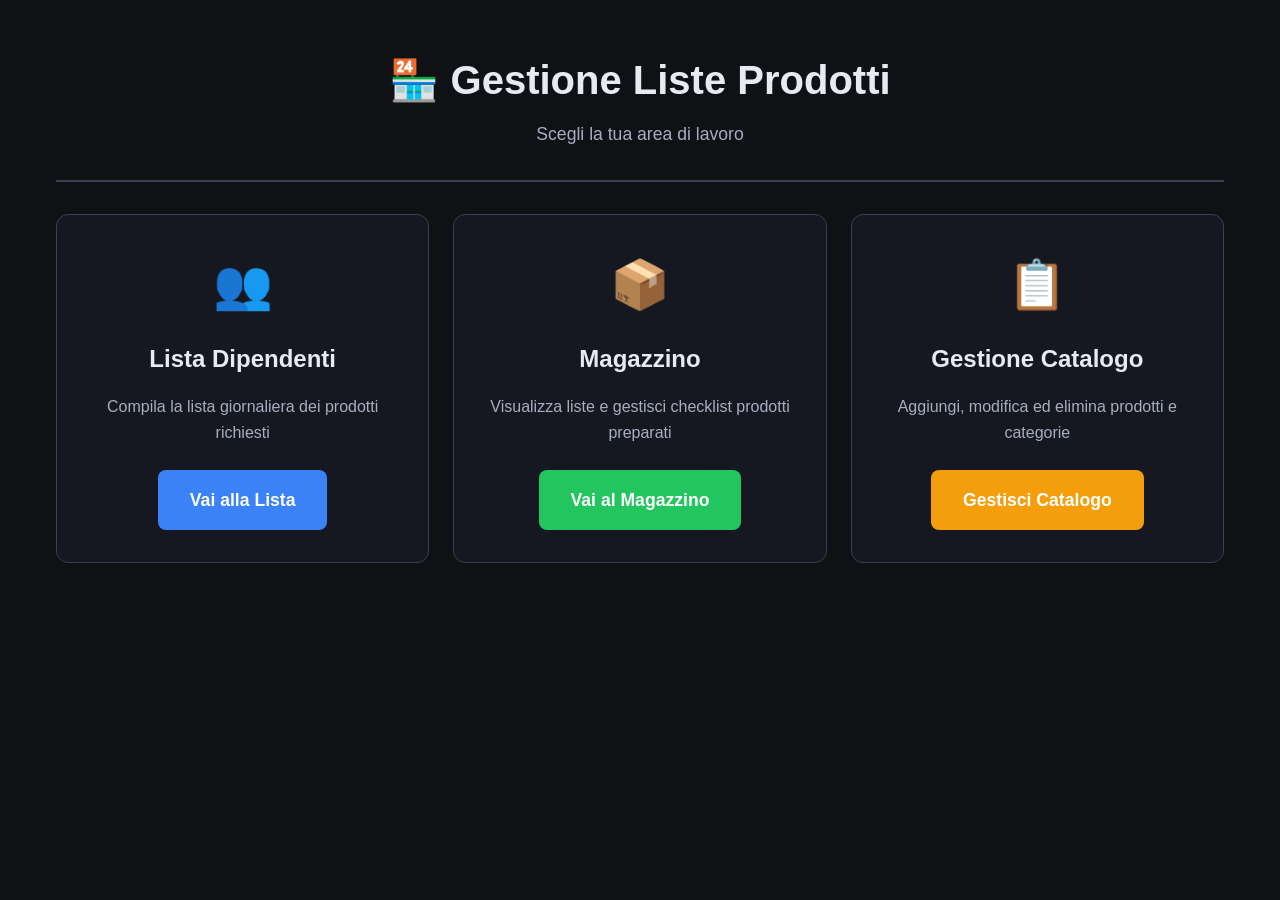
==== Lista/index.html @ 59e1ffd0 "Add files via upload" ====
<!DOCTYPE html>
<html lang="it">
<head>
    <meta charset="UTF-8">
    <meta name="viewport" content="width=device-width, initial-scale=1.0">
    <title>Gestione Liste Prodotti</title>
    <link rel="stylesheet" href="shared/styles.css">
</head>
<body>
    <div class="container">
        <header class="header">
            <h1>🏪 Gestione Liste Prodotti</h1>
            <p class="subtitle">Scegli la tua area di lavoro</p>
        </header>
        
        <main class="main-menu">
            <div class="menu-card">
                <div class="menu-icon">👥</div>
                <h2>Lista Dipendenti</h2>
                <p>Compila la lista giornaliera dei prodotti richiesti</p>
                <a href="lista/" class="btn btn-primary">Vai alla Lista</a>
            </div>
            
            <div class="menu-card">
                <div class="menu-icon">📦</div>
                <h2>Magazzino</h2>
                <p>Visualizza liste e gestisci checklist prodotti preparati</p>
                <a href="magazzino/" class="btn btn-success">Vai al Magazzino</a>
            </div>
            
            <div class="menu-card">
                <div class="menu-icon">📋</div>
                <h2>Gestione Catalogo</h2>
                <p>Aggiungi, modifica ed elimina prodotti e categorie</p>
                <a href="catalogo/" class="btn btn-warning">Gestisci Catalogo</a>
            </div>
        </main>
    </div>
</body>
</html>
---- Lista/shared/styles.css ----
:root {
  --bg-primary: #0f1115;
  --bg-secondary: #151821;
  --bg-tertiary: #1f2937;
  --text-primary: #e7eaf0;
  --text-secondary: #a7aec0;
  --text-muted: #6b7280;
  --accent-primary: #3b82f6;
  --accent-success: #22c55e;
  --accent-warning: #f59e0b;
  --accent-error: #ef4444;
  --border-color: #374151;
  --border-light: #4b5563;
}

* {
  margin: 0;
  padding: 0;
  box-sizing: border-box;
}

body {
  font-family: -apple-system, BlinkMacSystemFont, 'Segoe UI', Roboto, sans-serif;
  background-color: var(--bg-primary);
  color: var(--text-primary);
  line-height: 1.6;
  min-height: 100vh;
}

.container {
  max-width: 1200px;
  margin: 0 auto;
  padding: 1rem;
}

.header {
  text-align: center;
  padding: 2rem 0;
  margin-bottom: 2rem;
  border-bottom: 2px solid var(--border-color);
}

.header h1 {
  font-size: 2.5rem;
  margin-bottom: 0.5rem;
  color: var(--text-primary);
}

.subtitle {
  color: var(--text-secondary);
  font-size: 1.1rem;
}

.main-menu {
  display: grid;
  gap: 1.5rem;
  grid-template-columns: 1fr;
}

@media (min-width: 768px) {
  .main-menu {
    grid-template-columns: repeat(auto-fit, minmax(300px, 1fr));
  }
}

.menu-card {
  background: var(--bg-secondary);
  padding: 2rem;
  border-radius: 12px;
  text-align: center;
  border: 1px solid var(--border-color);
  transition: all 0.3s ease;
}

.menu-card:hover {
  transform: translateY(-2px);
  border-color: var(--border-light);
  box-shadow: 0 8px 25px rgba(0, 0, 0, 0.3);
}

.menu-icon {
  font-size: 3rem;
  margin-bottom: 1rem;
}

.menu-card h2 {
  margin-bottom: 1rem;
  color: var(--text-primary);
}

.menu-card p {
  color: var(--text-secondary);
  margin-bottom: 1.5rem;
}

.btn {
  display: inline-block;
  padding: 1rem 2rem;
  text-decoration: none;
  border-radius: 8px;
  font-weight: 600;
  font-size: 1.1rem;
  transition: all 0.3s ease;
  border: none;
  cursor: pointer;
  min-height: 48px;
  min-width: 120px;
  text-align: center;
}

.btn-primary {
  background: var(--accent-primary);
  color: white;
}

.btn-primary:hover {
  background: #2563eb;
  transform: translateY(-1px);
}

.btn-success {
  background: var(--accent-success);
  color: white;
}

.btn-success:hover {
  background: #16a34a;
  transform: translateY(-1px);
}

.btn-warning {
  background: var(--accent-warning);
  color: white;
}

.btn-warning:hover {
  background: #d97706;
  transform: translateY(-1px);
}

.btn-error {
  background: var(--accent-error);
  color: white;
}

.btn-error:hover {
  background: #dc2626;
  transform: translateY(-1px);
}

.btn-secondary {
  background: var(--bg-tertiary);
  color: var(--text-primary);
  border: 1px solid var(--border-color);
}

.btn-secondary:hover {
  background: var(--border-color);
  border-color: var(--border-light);
}

.sticky-header {
  position: sticky;
  top: 0;
  background: var(--bg-primary);
  z-index: 100;
  padding: 1rem;
  border-bottom: 2px solid var(--border-color);
  margin-bottom: 1rem;
}

.form-group {
  margin-bottom: 1.5rem;
}

.form-label {
  display: block;
  margin-bottom: 0.5rem;
  color: var(--text-primary);
  font-weight: 500;
}

.form-input, .form-select, .form-textarea {
  width: 100%;
  padding: 1rem;
  background: var(--bg-secondary);
  border: 1px solid var(--border-color);
  border-radius: 6px;
  color: var(--text-primary);
  font-size: 1rem;
  min-height: 48px;
}

.form-input:focus, .form-select:focus, .form-textarea:focus {
  outline: none;
  border-color: var(--accent-primary);
  box-shadow: 0 0 0 3px rgba(59, 130, 246, 0.1);
}

.form-textarea {
  resize: vertical;
  min-height: 120px;
}

.search-input {
  position: sticky;
  top: 80px;
  z-index: 99;
  background: var(--bg-primary);
  padding: 1rem;
  margin-bottom: 1rem;
}

.product-card {
  background: var(--bg-secondary);
  padding: 1.5rem;
  border-radius: 8px;
  border: 1px solid var(--border-color);
  margin-bottom: 1rem;
  transition: all 0.3s ease;
  position: relative;
  overflow: hidden;
}

.product-card:hover {
  transform: translateY(-2px);
  box-shadow: 0 8px 25px rgba(0, 0, 0, 0.15);
}

.product-header {
  display: flex;
  justify-content: space-between;
  align-items: flex-start;
}

.product-name {
  font-weight: 600;
  font-size: 1.1rem;
  margin-bottom: 0.5rem;
  color: var(--text-primary);
}

.product-category {
  padding: 0.25rem 0.75rem;
  border-radius: 20px;
  font-size: 0.875rem;
  font-weight: 500;
  display: inline-flex;
  align-items: center;
  gap: 0.25rem;
}

.product-actions {
  display: flex;
  gap: 0.5rem;
  align-items: flex-start;
}

.btn-icon {
  width: 40px;
  height: 40px;
  border-radius: 8px;
  border: none;
  cursor: pointer;
  display: flex;
  align-items: center;
  justify-content: center;
  font-size: 1.1rem;
  transition: all 0.2s ease;
  position: relative;
}

.btn-icon:hover {
  transform: translateY(-1px);
  box-shadow: 0 4px 12px rgba(0, 0, 0, 0.2);
}

.btn-edit {
  background: var(--accent-primary);
  color: white;
}

.btn-edit:hover {
  background: #2563eb;
}

.btn-delete {
  background: var(--accent-error);
  color: white;
}

.btn-delete:hover {
  background: #dc2626;
}

.btn-icon.btn-warning {
  background: var(--accent-warning);
  color: white;
}

.btn-icon.btn-warning:hover {
  background: #d97706;
}

.btn-icon.btn-success {
  background: var(--accent-success);
  color: white;
}

.btn-icon.btn-success:hover {
  background: #16a34a;
}

.category-section {
  position: relative;
  transition: all 0.3s ease;
}

.category-section:hover {
  transform: translateY(-1px);
  box-shadow: 0 4px 20px rgba(0, 0, 0, 0.1);
}

.category-header {
  display: flex;
  justify-content: space-between;
  align-items: center;
  margin-bottom: 1.5rem;
  padding-bottom: 1rem;
  border-bottom: 1px solid var(--border-color);
}

.category-title {
  display: flex;
  align-items: center;
  gap: 1rem;
}

.category-color-indicator {
  width: 4px;
  height: 24px;
  border-radius: 2px;
}

.product-count {
  background: var(--bg-tertiary);
  color: var(--text-secondary);
  padding: 0.25rem 0.75rem;
  border-radius: 12px;
  font-size: 0.875rem;
  font-weight: 500;
}

.category-actions {
  display: flex;
  gap: 0.5rem;
}

.products-grid {
  display: grid;
  gap: 1rem;
}

@media (min-width: 1024px) {
  .products-grid {
    grid-template-columns: repeat(2, 1fr);
  }
}

.category-item {
  transition: all 0.3s ease;
}

.category-item:hover {
  transform: translateY(-1px);
  box-shadow: 0 4px 15px rgba(0, 0, 0, 0.1);
}

.category-item-content {
  display: flex;
  justify-content: space-between;
  align-items: center;
}

.category-info {
  display: flex;
  align-items: center;
  gap: 0.75rem;
}

.category-color-dot {
  width: 16px;
  height: 16px;
  border-radius: 50%;
  box-shadow: 0 2px 4px rgba(0, 0, 0, 0.2);
}

.category-name {
  font-weight: 600;
  color: var(--text-primary);
}

.category-item-actions {
  display: flex;
  gap: 0.5rem;
}

.empty-state {
  text-align: center;
  padding: 4rem 2rem;
  color: var(--text-secondary);
}

.empty-icon {
  font-size: 4rem;
  margin-bottom: 1rem;
  opacity: 0.5;
}

.empty-state h3 {
  color: var(--text-primary);
  margin-bottom: 0.5rem;
}

.empty-state p {
  font-size: 0.95rem;
}

.important-badge {
  background: var(--accent-error);
  color: white;
  padding: 0.25rem 0.75rem;
  border-radius: 20px;
  font-size: 0.875rem;
  margin-left: 0.5rem;
  font-weight: 600;
  display: inline-flex;
  align-items: center;
  gap: 0.25rem;
}

.inactive-badge {
  background: var(--text-muted);
  color: white;
  padding: 0.25rem 0.75rem;
  border-radius: 20px;
  font-size: 0.875rem;
  margin-left: 0.5rem;
  font-weight: 600;
  display: inline-flex;
  align-items: center;
  gap: 0.25rem;
}

.quantity-controls {
  display: flex;
  align-items: center;
  gap: 0.5rem;
  margin-top: 1rem;
}

.qty-btn {
  width: 48px;
  height: 48px;
  border-radius: 50%;
  border: none;
  background: var(--accent-primary);
  color: white;
  font-size: 1.5rem;
  font-weight: bold;
  cursor: pointer;
  display: flex;
  align-items: center;
  justify-content: center;
}

.qty-btn:hover {
  background: #2563eb;
}

.qty-btn:disabled {
  background: var(--border-color);
  cursor: not-allowed;
}

.qty-input {
  width: 80px;
  text-align: center;
  padding: 0.75rem;
  background: var(--bg-tertiary);
  border: 1px solid var(--border-color);
  border-radius: 6px;
  color: var(--text-primary);
}

.notification-panel {
  position: sticky;
  top: 0;
  background: var(--bg-secondary);
  border: 2px solid var(--accent-warning);
  border-radius: 8px;
  padding: 1rem;
  margin-bottom: 2rem;
  z-index: 98;
}

.notification-header {
  display: flex;
  justify-content: space-between;
  align-items: center;
  margin-bottom: 1rem;
}

.notification-badge {
  background: var(--accent-error);
  color: white;
  padding: 0.25rem 0.75rem;
  border-radius: 20px;
  font-size: 0.875rem;
  font-weight: 600;
}

.notification-list {
  max-height: 300px;
  overflow-y: auto;
}

.notification-item {
  padding: 1rem;
  border-left: 4px solid;
  margin-bottom: 0.5rem;
  background: var(--bg-tertiary);
  border-radius: 4px;
  animation: slideIn 0.3s ease;
}

@keyframes slideIn {
  from {
    opacity: 0;
    transform: translateX(-20px);
  }
  to {
    opacity: 1;
    transform: translateX(0);
  }
}

.notification-added {
  border-color: var(--accent-success);
}

.notification-removed {
  border-color: var(--accent-error);
}

.notification-changed {
  border-color: var(--accent-warning);
}

.notification-item.read {
  opacity: 0.6;
}

.loading {
  text-align: center;
  padding: 2rem;
  color: var(--text-secondary);
}

.loading:before {
  content: "⏳";
  font-size: 2rem;
  display: block;
  margin-bottom: 1rem;
}

.error {
  background: rgba(239, 68, 68, 0.1);
  border: 1px solid var(--accent-error);
  border-radius: 6px;
  padding: 1rem;
  margin: 1rem 0;
  color: var(--accent-error);
}

.success {
  background: rgba(34, 197, 94, 0.1);
  border: 1px solid var(--accent-success);
  border-radius: 6px;
  padding: 1rem;
  margin: 1rem 0;
  color: var(--accent-success);
}

.grid {
  display: grid;
  gap: 1rem;
}

@media (min-width: 768px) {
  .grid-2 {
    grid-template-columns: repeat(2, 1fr);
  }
  .grid-3 {
    grid-template-columns: repeat(3, 1fr);
  }
}

.flex {
  display: flex;
  gap: 1rem;
  align-items: center;
}

.flex-wrap {
  flex-wrap: wrap;
}

.justify-between {
  justify-content: space-between;
}

.text-center {
  text-align: center;
}

.mb-0 { margin-bottom: 0; }
.mb-1 { margin-bottom: 0.5rem; }
.mb-2 { margin-bottom: 1rem; }
.mb-3 { margin-bottom: 1.5rem; }
.mb-4 { margin-bottom: 2rem; }

.mt-0 { margin-top: 0; }
.mt-1 { margin-top: 0.5rem; }
.mt-2 { margin-top: 1rem; }
.mt-3 { margin-top: 1.5rem; }
.mt-4 { margin-top: 2rem; }

.p-1 { padding: 0.5rem; }
.p-2 { padding: 1rem; }
.p-3 { padding: 1.5rem; }
.p-4 { padding: 2rem; }

.hidden {
  display: none;
}

.fade-in {
  animation: fadeIn 0.3s ease;
}

@keyframes fadeIn {
  from { opacity: 0; }
  to { opacity: 1; }
}
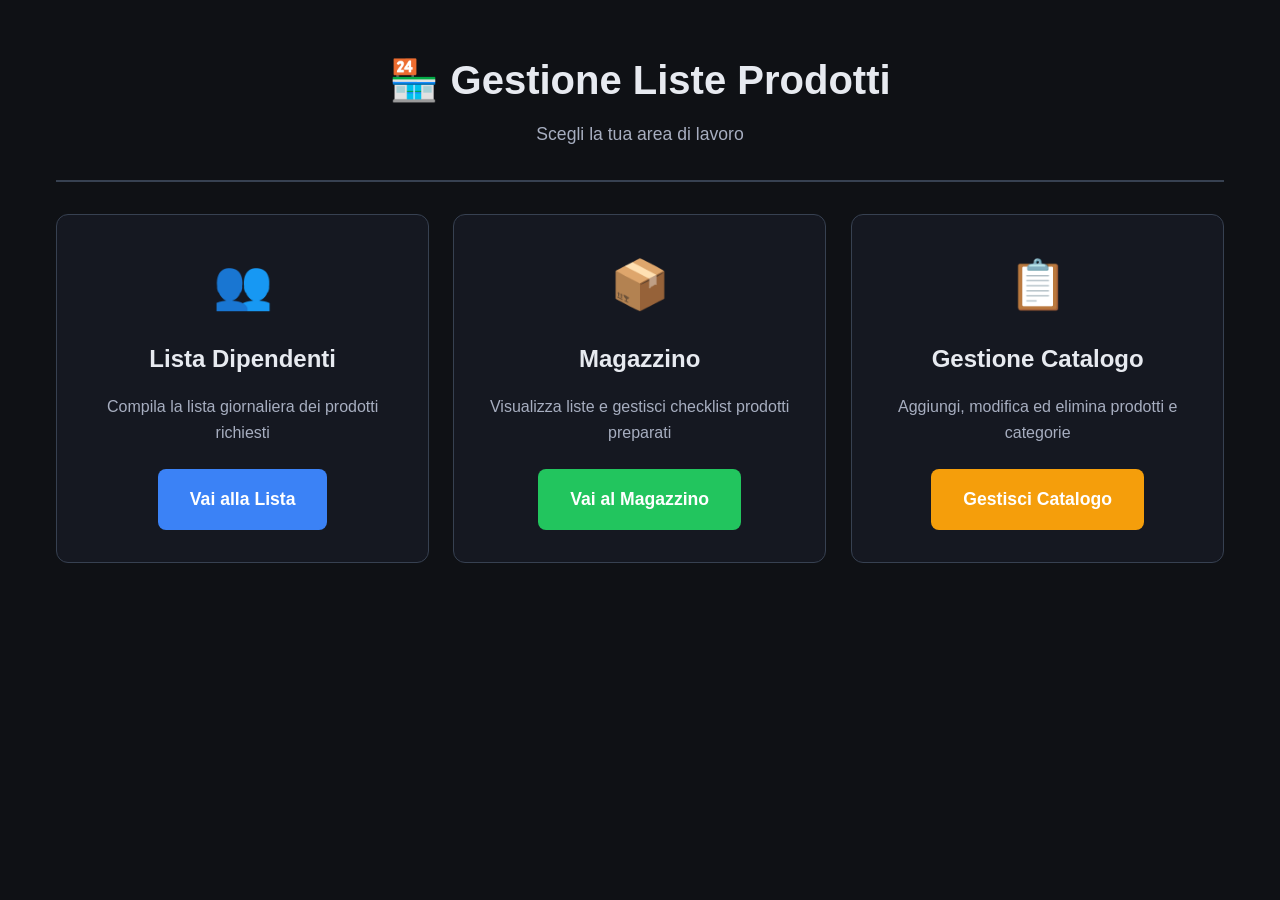
==== commit 7f3916ee: "Updated libro-nero.html" ====
--- a/Lista/index.html
+++ b/Lista/index.html
@@ -3,6 +3,10 @@
 <head>
     <meta charset="UTF-8">
     <meta name="viewport" content="width=device-width, initial-scale=1.0">
+    <meta name="apple-mobile-web-app-capable" content="yes">
+    <meta name="apple-mobile-web-app-status-bar-style" content="black-translucent">
+    <meta name="theme-color" content="#3b82f6">
+    <meta name="format-detection" content="telephone=no">
     <title>Gestione Liste Prodotti</title>
     <link rel="stylesheet" href="shared/styles.css">
 </head>
--- a/Lista/shared/styles.css
+++ b/Lista/shared/styles.css
@@ -11,12 +11,41 @@
   --accent-error: #ef4444;
   --border-color: #374151;
   --border-light: #4b5563;
+  
+  /* Mobile-first spacing */
+  --spacing-xs: 0.25rem;
+  --spacing-sm: 0.5rem;
+  --spacing-md: 1rem;
+  --spacing-lg: 1.5rem;
+  --spacing-xl: 2rem;
+  
+  /* Mobile-optimized sizes */
+  --touch-target: 44px;
+  --border-radius: 8px;
+  --border-radius-sm: 4px;
+  --border-radius-lg: 12px;
+  
+  /* Safe area insets for notched devices */
+  --safe-area-top: env(safe-area-inset-top, 0px);
+  --safe-area-bottom: env(safe-area-inset-bottom, 0px);
+  --safe-area-left: env(safe-area-inset-left, 0px);
+  --safe-area-right: env(safe-area-inset-right, 0px);
 }
 
 * {
   margin: 0;
   padding: 0;
   box-sizing: border-box;
+}
+
+html {
+  /* Prevent horizontal scroll */
+  overflow-x: hidden;
+  /* Improve text rendering */
+  -webkit-font-smoothing: antialiased;
+  -moz-osx-font-smoothing: grayscale;
+  /* Prevent zoom on input focus on iOS */
+  -webkit-text-size-adjust: 100%;
 }
 
 body {
@@ -25,35 +54,60 @@
   color: var(--text-primary);
   line-height: 1.6;
   min-height: 100vh;
+  min-height: 100dvh; /* Dynamic viewport height for mobile */
+  overflow-x: hidden;
+  /* Improve touch scrolling */
+  -webkit-overflow-scrolling: touch;
+  /* Prevent pull-to-refresh on mobile */
+  overscroll-behavior-y: contain;
+  /* Add safe area padding */
+  padding-top: var(--safe-area-top);
+  padding-bottom: var(--safe-area-bottom);
+  padding-left: var(--safe-area-left);
+  padding-right: var(--safe-area-right);
 }
 
 .container {
   max-width: 1200px;
   margin: 0 auto;
-  padding: 1rem;
+  padding: var(--spacing-md);
+  /* Prevent content overflow */
+  overflow-x: hidden;
+  word-wrap: break-word;
+  overflow-wrap: break-word;
+}
+
+/* Mobile-first responsive container */
+@media (max-width: 480px) {
+  .container {
+    padding: var(--spacing-sm);
+  }
 }
 
 .header {
   text-align: center;
-  padding: 2rem 0;
-  margin-bottom: 2rem;
+  padding: var(--spacing-xl) 0;
+  margin-bottom: var(--spacing-xl);
   border-bottom: 2px solid var(--border-color);
 }
 
 .header h1 {
-  font-size: 2.5rem;
-  margin-bottom: 0.5rem;
+  font-size: clamp(1.8rem, 5vw, 2.5rem);
+  margin-bottom: var(--spacing-sm);
   color: var(--text-primary);
+  word-wrap: break-word;
+  overflow-wrap: break-word;
+  hyphens: auto;
 }
 
 .subtitle {
   color: var(--text-secondary);
-  font-size: 1.1rem;
+  font-size: clamp(1rem, 3vw, 1.1rem);
 }
 
 .main-menu {
   display: grid;
-  gap: 1.5rem;
+  gap: var(--spacing-lg);
   grid-template-columns: 1fr;
 }
 
@@ -65,11 +119,19 @@
 
 .menu-card {
   background: var(--bg-secondary);
-  padding: 2rem;
-  border-radius: 12px;
+  padding: var(--spacing-xl);
+  border-radius: var(--border-radius-lg);
   text-align: center;
   border: 1px solid var(--border-color);
   transition: all 0.3s ease;
+  /* Prevent content overflow */
+  overflow: hidden;
+  word-wrap: break-word;
+  overflow-wrap: break-word;
+  hyphens: auto;
+  /* Improve touch interaction */
+  -webkit-tap-highlight-color: transparent;
+  touch-action: manipulation;
 }
 
 .menu-card:hover {
@@ -78,34 +140,90 @@
   box-shadow: 0 8px 25px rgba(0, 0, 0, 0.3);
 }
 
+/* Disable hover effects on touch devices */
+@media (hover: none) and (pointer: coarse) {
+  .menu-card:hover {
+    transform: none;
+    box-shadow: none;
+  }
+}
+
+@media (max-width: 480px) {
+  .menu-card {
+    padding: var(--spacing-lg);
+  }
+}
+
 .menu-icon {
-  font-size: 3rem;
-  margin-bottom: 1rem;
+  font-size: clamp(2.5rem, 8vw, 3rem);
+  margin-bottom: var(--spacing-md);
 }
 
 .menu-card h2 {
-  margin-bottom: 1rem;
+  margin-bottom: var(--spacing-md);
   color: var(--text-primary);
+  font-size: clamp(1.2rem, 4vw, 1.5rem);
+  word-wrap: break-word;
+  overflow-wrap: break-word;
+  hyphens: auto;
 }
 
 .menu-card p {
   color: var(--text-secondary);
-  margin-bottom: 1.5rem;
+  margin-bottom: var(--spacing-lg);
+  font-size: clamp(0.9rem, 3vw, 1rem);
+  word-wrap: break-word;
+  overflow-wrap: break-word;
+  hyphens: auto;
 }
 
 .btn {
-  display: inline-block;
-  padding: 1rem 2rem;
+  display: inline-flex;
+  align-items: center;
+  justify-content: center;
+  padding: var(--spacing-md) var(--spacing-xl);
   text-decoration: none;
-  border-radius: 8px;
+  border-radius: var(--border-radius);
   font-weight: 600;
-  font-size: 1.1rem;
+  font-size: clamp(0.9rem, 3vw, 1.1rem);
   transition: all 0.3s ease;
   border: none;
   cursor: pointer;
-  min-height: 48px;
+  min-height: var(--touch-target);
   min-width: 120px;
   text-align: center;
+  white-space: nowrap;
+  overflow: hidden;
+  text-overflow: ellipsis;
+  user-select: none;
+  /* Improve touch responsiveness */
+  -webkit-tap-highlight-color: transparent;
+  touch-action: manipulation;
+  /* Prevent text selection */
+  -webkit-user-select: none;
+  -moz-user-select: none;
+  -ms-user-select: none;
+}
+
+.btn:disabled {
+  opacity: 0.6;
+  cursor: not-allowed;
+  transform: none !important;
+}
+
+.btn:disabled:hover {
+  transform: none !important;
+}
+
+/* Mobile-specific button adjustments */
+@media (max-width: 480px) {
+  .btn {
+    padding: var(--spacing-sm) var(--spacing-lg);
+    font-size: 1rem;
+    width: 100%;
+    max-width: none;
+    min-height: 48px; /* Larger touch target for mobile */
+  }
 }
 
 .btn-primary {
@@ -159,36 +277,98 @@
   border-color: var(--border-light);
 }
 
+.btn-secondary.active {
+  background: var(--accent-primary);
+  color: white;
+  border-color: var(--accent-primary);
+}
+
+/* Disable hover effects on touch devices */
+@media (hover: none) and (pointer: coarse) {
+  .btn:hover {
+    transform: none;
+  }
+  
+  .btn:active {
+    transform: scale(0.98);
+  }
+}
+
 .sticky-header {
   position: sticky;
-  top: 0;
+  top: var(--safe-area-top);
   background: var(--bg-primary);
   z-index: 100;
-  padding: 1rem;
+  padding: var(--spacing-md);
   border-bottom: 2px solid var(--border-color);
-  margin-bottom: 1rem;
+  margin-bottom: var(--spacing-md);
+  /* Improve mobile performance */
+  -webkit-backdrop-filter: blur(10px);
+  backdrop-filter: blur(10px);
+  /* Prevent content overflow */
+  overflow-x: auto;
+  -webkit-overflow-scrolling: touch;
+}
+
+/* Mobile-optimized sticky header */
+@media (max-width: 480px) {
+  .sticky-header {
+    padding: var(--spacing-sm);
+  }
+  
+  .sticky-header .flex {
+    flex-direction: column;
+    gap: var(--spacing-sm);
+    align-items: stretch;
+  }
+  
+  .sticky-header .flex > div:first-child {
+    text-align: center;
+  }
+  
+  .sticky-header .flex > div:last-child {
+    display: flex;
+    flex-wrap: wrap;
+    gap: var(--spacing-sm);
+    justify-content: center;
+  }
+  
+  .sticky-header h1 {
+    font-size: 1.3rem;
+    margin-bottom: 0.25rem;
+  }
+  
+  .sticky-header p {
+    font-size: 0.9rem;
+  }
 }
 
 .form-group {
-  margin-bottom: 1.5rem;
+  margin-bottom: var(--spacing-lg);
 }
 
 .form-label {
   display: block;
-  margin-bottom: 0.5rem;
+  margin-bottom: var(--spacing-sm);
   color: var(--text-primary);
   font-weight: 500;
+  font-size: clamp(0.9rem, 3vw, 1rem);
 }
 
 .form-input, .form-select, .form-textarea {
   width: 100%;
-  padding: 1rem;
+  padding: var(--spacing-md);
   background: var(--bg-secondary);
   border: 1px solid var(--border-color);
-  border-radius: 6px;
+  border-radius: var(--border-radius);
   color: var(--text-primary);
-  font-size: 1rem;
-  min-height: 48px;
+  font-size: 16px; /* Prevent zoom on iOS */
+  min-height: var(--touch-target);
+  transition: border-color 0.2s ease, box-shadow 0.2s ease;
+  -webkit-appearance: none;
+  appearance: none;
+  /* Improve text input on mobile */
+  -webkit-text-size-adjust: 100%;
 }
 
 .form-input:focus, .form-select:focus, .form-textarea:focus {
@@ -197,69 +377,145 @@
   box-shadow: 0 0 0 3px rgba(59, 130, 246, 0.1);
 }
 
+.form-input:invalid, .form-select:invalid, .form-textarea:invalid {
+  border-color: var(--accent-error);
+  box-shadow: 0 0 0 3px rgba(239, 68, 68, 0.1);
+}
+
 .form-textarea {
   resize: vertical;
   min-height: 120px;
+  font-family: inherit;
 }
 
 .search-input {
   position: sticky;
-  top: 80px;
+  top: calc(80px + var(--safe-area-top));
   z-index: 99;
   background: var(--bg-primary);
-  padding: 1rem;
-  margin-bottom: 1rem;
+  padding: var(--spacing-md);
+  margin-bottom: var(--spacing-md);
+  border-radius: var(--border-radius);
+  /* Improve mobile performance */
+  -webkit-backdrop-filter: blur(10px);
+  backdrop-filter: blur(10px);
+  /* Prevent content overflow */
+  overflow-x: auto;
+  -webkit-overflow-scrolling: touch;
+}
+
+@media (max-width: 480px) {
+  .search-input {
+    top: calc(60px + var(--safe-area-top));
+    padding: var(--spacing-sm);
+  }
 }
 
 .product-card {
   background: var(--bg-secondary);
-  padding: 1.5rem;
-  border-radius: 8px;
+  padding: var(--spacing-lg);
+  border-radius: var(--border-radius);
   border: 1px solid var(--border-color);
-  margin-bottom: 1rem;
+  margin-bottom: var(--spacing-md);
   transition: all 0.3s ease;
   position: relative;
   overflow: hidden;
+  word-wrap: break-word;
+  overflow-wrap: break-word;
+  hyphens: auto;
+  /* Improve touch interaction */
+  -webkit-tap-highlight-color: transparent;
+  touch-action: manipulation;
 }
 
 .product-card:hover {
   transform: translateY(-2px);
   box-shadow: 0 8px 25px rgba(0, 0, 0, 0.15);
+}
+
+/* Disable hover effects on touch devices */
+@media (hover: none) and (pointer: coarse) {
+  .product-card:hover {
+    transform: none;
+    box-shadow: none;
+  }
+}
+
+@media (max-width: 480px) {
+  .product-card {
+    padding: var(--spacing-md);
+  }
 }
 
 .product-header {
   display: flex;
   justify-content: space-between;
   align-items: flex-start;
+  gap: var(--spacing-md);
+  flex-wrap: wrap;
+}
+
+@media (max-width: 480px) {
+  .product-header {
+    flex-direction: column;
+    align-items: stretch;
+    gap: var(--spacing-sm);
+  }
 }
 
 .product-name {
   font-weight: 600;
-  font-size: 1.1rem;
-  margin-bottom: 0.5rem;
+  font-size: clamp(1rem, 4vw, 1.1rem);
+  margin-bottom: var(--spacing-sm);
   color: var(--text-primary);
+  word-wrap: break-word;
+  overflow-wrap: break-word;
+  hyphens: auto;
+  line-height: 1.4;
+  /* Prevent text overflow */
+  max-width: 100%;
 }
 
 .product-category {
-  padding: 0.25rem 0.75rem;
+  padding: var(--spacing-xs) var(--spacing-sm);
   border-radius: 20px;
   font-size: 0.875rem;
   font-weight: 500;
   display: inline-flex;
   align-items: center;
-  gap: 0.25rem;
+  gap: var(--spacing-xs);
+  white-space: nowrap;
+  overflow: hidden;
+  text-overflow: ellipsis;
+  max-width: 150px;
+  flex-shrink: 0;
+}
+
+@media (max-width: 480px) {
+  .product-category {
+    max-width: 100%;
+    justify-content: center;
+  }
 }
 
 .product-actions {
   display: flex;
-  gap: 0.5rem;
+  gap: var(--spacing-sm);
   align-items: flex-start;
+  flex-wrap: wrap;
+}
+
+@media (max-width: 480px) {
+  .product-actions {
+    width: 100%;
+    justify-content: center;
+  }
 }
 
 .btn-icon {
-  width: 40px;
-  height: 40px;
-  border-radius: 8px;
+  width: var(--touch-target);
+  height: var(--touch-target);
+  border-radius: var(--border-radius);
   border: none;
   cursor: pointer;
   display: flex;
@@ -268,6 +524,10 @@
   font-size: 1.1rem;
   transition: all 0.2s ease;
   position: relative;
+  /* Improve touch responsiveness */
+  -webkit-tap-highlight-color: transparent;
+  touch-action: manipulation;
+  flex-shrink: 0;
 }
 
 .btn-icon:hover {
@@ -275,6 +535,18 @@
   box-shadow: 0 4px 12px rgba(0, 0, 0, 0.2);
 }
 
+/* Disable hover effects on touch devices */
+@media (hover: none) and (pointer: coarse) {
+  .btn-icon:hover {
+    transform: none;
+    box-shadow: none;
+  }
+  
+  .btn-icon:active {
+    transform: scale(0.95);
+  }
+}
+
 .btn-edit {
   background: var(--accent-primary);
   color: white;
@@ -314,54 +586,104 @@
 .category-section {
   position: relative;
   transition: all 0.3s ease;
+  margin-bottom: var(--spacing-xl);
+  /* Prevent content overflow */
+  overflow: hidden;
+  word-wrap: break-word;
+  overflow-wrap: break-word;
 }
 
 .category-section:hover {
   transform: translateY(-1px);
   box-shadow: 0 4px 20px rgba(0, 0, 0, 0.1);
+}
+
+/* Disable hover effects on touch devices */
+@media (hover: none) and (pointer: coarse) {
+  .category-section:hover {
+    transform: none;
+    box-shadow: none;
+  }
 }
 
 .category-header {
   display: flex;
   justify-content: space-between;
   align-items: center;
-  margin-bottom: 1.5rem;
-  padding-bottom: 1rem;
+  margin-bottom: var(--spacing-lg);
+  padding-bottom: var(--spacing-md);
   border-bottom: 1px solid var(--border-color);
+  gap: var(--spacing-md);
+  flex-wrap: wrap;
+}
+
+@media (max-width: 480px) {
+  .category-header {
+    flex-direction: column;
+    align-items: stretch;
+    gap: var(--spacing-sm);
+  }
 }
 
 .category-title {
   display: flex;
   align-items: center;
-  gap: 1rem;
+  gap: var(--spacing-md);
+  flex-wrap: wrap;
+  min-width: 0; /* Allow text to shrink */
+}
+
+@media (max-width: 480px) {
+  .category-title {
+    justify-content: center;
+    text-align: center;
+  }
 }
 
 .category-color-indicator {
   width: 4px;
   height: 24px;
   border-radius: 2px;
+  flex-shrink: 0;
 }
 
 .product-count {
   background: var(--bg-tertiary);
   color: var(--text-secondary);
-  padding: 0.25rem 0.75rem;
+  padding: var(--spacing-xs) var(--spacing-sm);
   border-radius: 12px;
   font-size: 0.875rem;
   font-weight: 500;
+  white-space: nowrap;
+  flex-shrink: 0;
 }
 
 .category-actions {
   display: flex;
-  gap: 0.5rem;
+  gap: var(--spacing-sm);
+  flex-wrap: wrap;
+  flex-shrink: 0;
+}
+
+@media (max-width: 480px) {
+  .category-actions {
+    justify-content: center;
+    width: 100%;
+  }
 }
 
 .products-grid {
   display: grid;
-  gap: 1rem;
-}
-
-@media (min-width: 1024px) {
+  gap: var(--spacing-md);
+}
+
+@media (min-width: 768px) {
+  .products-grid {
+    grid-template-columns: repeat(auto-fit, minmax(400px, 1fr));
+  }
+}
+
+@media (min-width: 1200px) {
   .products-grid {
     grid-template-columns: repeat(2, 1fr);
   }
@@ -369,23 +691,47 @@
 
 .category-item {
   transition: all 0.3s ease;
+  /* Prevent content overflow */
+  overflow: hidden;
+  word-wrap: break-word;
+  overflow-wrap: break-word;
 }
 
 .category-item:hover {
   transform: translateY(-1px);
   box-shadow: 0 4px 15px rgba(0, 0, 0, 0.1);
+}
+
+/* Disable hover effects on touch devices */
+@media (hover: none) and (pointer: coarse) {
+  .category-item:hover {
+    transform: none;
+    box-shadow: none;
+  }
 }
 
 .category-item-content {
   display: flex;
   justify-content: space-between;
   align-items: center;
+  gap: var(--spacing-md);
+  flex-wrap: wrap;
+}
+
+@media (max-width: 480px) {
+  .category-item-content {
+    flex-direction: column;
+    align-items: stretch;
+    gap: var(--spacing-sm);
+  }
 }
 
 .category-info {
   display: flex;
   align-items: center;
-  gap: 0.75rem;
+  gap: var(--spacing-sm);
+  min-width: 0;
+  flex: 1;
 }
 
 .category-color-dot {
@@ -393,75 +739,122 @@
   height: 16px;
   border-radius: 50%;
   box-shadow: 0 2px 4px rgba(0, 0, 0, 0.2);
+  flex-shrink: 0;
 }
 
 .category-name {
   font-weight: 600;
   color: var(--text-primary);
+  word-wrap: break-word;
+  overflow-wrap: break-word;
+  hyphens: auto;
+  min-width: 0; /* Allow text to shrink */
 }
 
 .category-item-actions {
   display: flex;
-  gap: 0.5rem;
+  gap: var(--spacing-sm);
+  flex-shrink: 0;
+}
+
+@media (max-width: 480px) {
+  .category-item-actions {
+    justify-content: center;
+    width: 100%;
+  }
 }
 
 .empty-state {
   text-align: center;
-  padding: 4rem 2rem;
+  padding: var(--spacing-xl) var(--spacing-xl);
   color: var(--text-secondary);
 }
 
 .empty-icon {
-  font-size: 4rem;
-  margin-bottom: 1rem;
+  font-size: clamp(3rem, 10vw, 4rem);
+  margin-bottom: var(--spacing-md);
   opacity: 0.5;
 }
 
 .empty-state h3 {
   color: var(--text-primary);
-  margin-bottom: 0.5rem;
+  margin-bottom: var(--spacing-sm);
+  font-size: clamp(1.2rem, 4vw, 1.5rem);
+  word-wrap: break-word;
+  overflow-wrap: break-word;
+  hyphens: auto;
 }
 
 .empty-state p {
-  font-size: 0.95rem;
+  font-size: clamp(0.9rem, 3vw, 0.95rem);
+  word-wrap: break-word;
+  overflow-wrap: break-word;
+  hyphens: auto;
 }
 
 .important-badge {
   background: var(--accent-error);
   color: white;
-  padding: 0.25rem 0.75rem;
+  padding: var(--spacing-xs) var(--spacing-sm);
   border-radius: 20px;
   font-size: 0.875rem;
-  margin-left: 0.5rem;
+  margin-left: var(--spacing-sm);
   font-weight: 600;
   display: inline-flex;
   align-items: center;
-  gap: 0.25rem;
+  gap: var(--spacing-xs);
+  white-space: nowrap;
+  flex-shrink: 0;
+}
+
+@media (max-width: 480px) {
+  .important-badge {
+    margin-left: 0;
+    margin-top: var(--spacing-xs);
+  }
 }
 
 .inactive-badge {
   background: var(--text-muted);
   color: white;
-  padding: 0.25rem 0.75rem;
+  padding: var(--spacing-xs) var(--spacing-sm);
   border-radius: 20px;
   font-size: 0.875rem;
-  margin-left: 0.5rem;
+  margin-left: var(--spacing-sm);
   font-weight: 600;
   display: inline-flex;
   align-items: center;
-  gap: 0.25rem;
+  gap: var(--spacing-xs);
+  white-space: nowrap;
+  flex-shrink: 0;
+}
+
+@media (max-width: 480px) {
+  .inactive-badge {
+    margin-left: 0;
+    margin-top: var(--spacing-xs);
+  }
 }
 
 .quantity-controls {
   display: flex;
   align-items: center;
-  gap: 0.5rem;
-  margin-top: 1rem;
+  gap: var(--spacing-sm);
+  margin-top: var(--spacing-md);
+  justify-content: center;
+  flex-wrap: wrap;
+}
+
+@media (max-width: 480px) {
+  .quantity-controls {
+    justify-content: center;
+    gap: var(--spacing-md);
+  }
 }
 
 .qty-btn {
-  width: 48px;
-  height: 48px;
+  width: var(--touch-target);
+  height: var(--touch-target);
   border-radius: 50%;
   border: none;
   background: var(--accent-primary);
@@ -472,66 +865,156 @@
   display: flex;
   align-items: center;
   justify-content: center;
+  transition: all 0.2s ease;
+  /* Improve touch responsiveness */
+  -webkit-tap-highlight-color: transparent;
+  touch-action: manipulation;
+  flex-shrink: 0;
 }
 
 .qty-btn:hover {
   background: #2563eb;
+  transform: scale(1.05);
 }
 
 .qty-btn:disabled {
   background: var(--border-color);
   cursor: not-allowed;
+  opacity: 0.5;
+}
+
+.qty-btn:disabled:hover {
+  background: var(--border-color);
+  transform: none;
+}
+
+/* Disable hover effects on touch devices */
+@media (hover: none) and (pointer: coarse) {
+  .qty-btn:hover {
+    transform: none;
+  }
+  
+  .qty-btn:active {
+    transform: scale(0.95);
+  }
 }
 
 .qty-input {
   width: 80px;
   text-align: center;
-  padding: 0.75rem;
+  padding: var(--spacing-sm);
   background: var(--bg-tertiary);
   border: 1px solid var(--border-color);
-  border-radius: 6px;
+  border-radius: var(--border-radius);
   color: var(--text-primary);
+  transition: border-color 0.2s ease;
+  font-size: 16px; /* Prevent zoom on iOS */
+  min-height: var(--touch-target);
+  flex-shrink: 0;
+}
+
+.qty-input:focus {
+  outline: none;
+  border-color: var(--accent-primary);
+  box-shadow: 0 0 0 2px rgba(59, 130, 246, 0.1);
+}
+
+.qty-input:invalid {
+  border-color: var(--accent-error);
 }
 
 .notification-panel {
   position: sticky;
-  top: 0;
+  top: calc(0px + var(--safe-area-top));
   background: var(--bg-secondary);
   border: 2px solid var(--accent-warning);
-  border-radius: 8px;
-  padding: 1rem;
-  margin-bottom: 2rem;
+  border-radius: var(--border-radius);
+  padding: var(--spacing-md);
+  margin-bottom: var(--spacing-xl);
   z-index: 98;
+  /* Improve mobile performance */
+  -webkit-backdrop-filter: blur(10px);
+  backdrop-filter: blur(10px);
+  /* Prevent content overflow */
+  overflow-x: auto;
+  -webkit-overflow-scrolling: touch;
+}
+
+@media (max-width: 480px) {
+  .notification-panel {
+    padding: var(--spacing-sm);
+    margin-bottom: var(--spacing-lg);
+  }
 }
 
 .notification-header {
   display: flex;
   justify-content: space-between;
   align-items: center;
-  margin-bottom: 1rem;
+  margin-bottom: var(--spacing-md);
+  gap: var(--spacing-md);
+  flex-wrap: wrap;
+}
+
+@media (max-width: 480px) {
+  .notification-header {
+    flex-direction: column;
+    align-items: stretch;
+    gap: var(--spacing-sm);
+  }
+  
+  .notification-header h3 {
+    text-align: center;
+  }
+  
+  .notification-header .flex {
+    justify-content: center;
+    flex-wrap: wrap;
+  }
 }
 
 .notification-badge {
   background: var(--accent-error);
   color: white;
-  padding: 0.25rem 0.75rem;
+  padding: var(--spacing-xs) var(--spacing-sm);
   border-radius: 20px;
   font-size: 0.875rem;
   font-weight: 600;
+  white-space: nowrap;
+  flex-shrink: 0;
 }
 
 .notification-list {
   max-height: 300px;
   overflow-y: auto;
+  /* Improve scrolling on mobile */
+  -webkit-overflow-scrolling: touch;
 }
 
 .notification-item {
-  padding: 1rem;
+  padding: var(--spacing-md);
   border-left: 4px solid;
-  margin-bottom: 0.5rem;
+  margin-bottom: var(--spacing-sm);
   background: var(--bg-tertiary);
-  border-radius: 4px;
+  border-radius: var(--border-radius-sm);
   animation: slideIn 0.3s ease;
+  word-wrap: break-word;
+  overflow-wrap: break-word;
+  hyphens: auto;
+  /* Prevent content overflow */
+  overflow: hidden;
+}
+
+@media (max-width: 480px) {
+  .notification-item {
+    padding: var(--spacing-sm);
+  }
+  
+  .notification-item .flex {
+    flex-direction: column;
+    align-items: stretch;
+    gap: var(--spacing-sm);
+  }
 }
 
 @keyframes slideIn {
@@ -559,11 +1042,12 @@
 
 .notification-item.read {
   opacity: 0.6;
+  background: var(--bg-primary);
 }
 
 .loading {
   text-align: center;
-  padding: 2rem;
+  padding: var(--spacing-xl);
   color: var(--text-secondary);
 }
 
@@ -571,30 +1055,40 @@
   content: "⏳";
   font-size: 2rem;
   display: block;
-  margin-bottom: 1rem;
+  margin-bottom: var(--spacing-md);
 }
 
 .error {
   background: rgba(239, 68, 68, 0.1);
   border: 1px solid var(--accent-error);
-  border-radius: 6px;
-  padding: 1rem;
-  margin: 1rem 0;
+  border-radius: var(--border-radius);
+  padding: var(--spacing-md);
+  margin: var(--spacing-md) 0;
   color: var(--accent-error);
+  word-wrap: break-word;
+  overflow-wrap: break-word;
+  hyphens: auto;
+  /* Prevent content overflow */
+  overflow: hidden;
 }
 
 .success {
   background: rgba(34, 197, 94, 0.1);
   border: 1px solid var(--accent-success);
-  border-radius: 6px;
-  padding: 1rem;
-  margin: 1rem 0;
+  border-radius: var(--border-radius);
+  padding: var(--spacing-md);
+  margin: var(--spacing-md) 0;
   color: var(--accent-success);
+  word-wrap: break-word;
+  overflow-wrap: break-word;
+  hyphens: auto;
+  /* Prevent content overflow */
+  overflow: hidden;
 }
 
 .grid {
   display: grid;
-  gap: 1rem;
+  gap: var(--spacing-md);
 }
 
 @media (min-width: 768px) {
@@ -608,8 +1102,9 @@
 
 .flex {
   display: flex;
-  gap: 1rem;
+  gap: var(--spacing-md);
   align-items: center;
+  flex-wrap: wrap;
 }
 
 .flex-wrap {
@@ -624,25 +1119,46 @@
   text-align: center;
 }
 
+/* Spacing utilities */
 .mb-0 { margin-bottom: 0; }
-.mb-1 { margin-bottom: 0.5rem; }
-.mb-2 { margin-bottom: 1rem; }
-.mb-3 { margin-bottom: 1.5rem; }
-.mb-4 { margin-bottom: 2rem; }
+.mb-1 { margin-bottom: var(--spacing-sm); }
+.mb-2 { margin-bottom: var(--spacing-md); }
+.mb-3 { margin-bottom: var(--spacing-lg); }
+.mb-4 { margin-bottom: var(--spacing-xl); }
 
 .mt-0 { margin-top: 0; }
-.mt-1 { margin-top: 0.5rem; }
-.mt-2 { margin-top: 1rem; }
-.mt-3 { margin-top: 1.5rem; }
-.mt-4 { margin-top: 2rem; }
-
-.p-1 { padding: 0.5rem; }
-.p-2 { padding: 1rem; }
-.p-3 { padding: 1.5rem; }
-.p-4 { padding: 2rem; }
+.mt-1 { margin-top: var(--spacing-sm); }
+.mt-2 { margin-top: var(--spacing-md); }
+.mt-3 { margin-top: var(--spacing-lg); }
+.mt-4 { margin-top: var(--spacing-xl); }
+
+.p-1 { padding: var(--spacing-sm); }
+.p-2 { padding: var(--spacing-md); }
+.p-3 { padding: var(--spacing-lg); }
+.p-4 { padding: var(--spacing-xl); }
 
 .hidden {
-  display: none;
+  display: none !important;
+}
+
+.text-success {
+  color: var(--accent-success) !important;
+}
+
+.text-error {
+  color: var(--accent-error) !important;
+}
+
+.text-warning {
+  color: var(--accent-warning) !important;
+}
+
+.text-muted {
+  color: var(--text-muted) !important;
+}
+
+.text-secondary {
+  color: var(--text-secondary) !important;
 }
 
 .fade-in {
@@ -652,4 +1168,261 @@
 @keyframes fadeIn {
   from { opacity: 0; }
   to { opacity: 1; }
+}
+
+/* Sticky bottom for mobile */
+.sticky-bottom {
+  position: sticky;
+  bottom: var(--safe-area-bottom);
+  background: var(--bg-primary);
+  padding: var(--spacing-md) 0;
+  border-top: 2px solid var(--border-color);
+  margin-top: var(--spacing-xl);
+  z-index: 90;
+  /* Improve mobile performance */
+  -webkit-backdrop-filter: blur(10px);
+  backdrop-filter: blur(10px);
+  /* Prevent content overflow */
+  overflow-x: auto;
+  -webkit-overflow-scrolling: touch;
+}
+
+@media (max-width: 480px) {
+  .sticky-bottom {
+    padding: var(--spacing-sm) 0;
+  }
+  
+  .sticky-bottom .flex {
+    flex-direction: column;
+    gap: var(--spacing-sm);
+  }
+}
+
+/* Toast notifications */
+.toast {
+  position: fixed;
+  top: calc(20px + var(--safe-area-top));
+  right: calc(20px + var(--safe-area-right));
+  padding: 1rem 1.5rem;
+  border-radius: 6px;
+  color: white;
+  font-weight: 500;
+  z-index: 9999;
+  opacity: 0;
+  transform: translateX(100%);
+  transition: all 0.3s ease;
+  max-width: calc(100vw - 40px - var(--safe-area-left) - var(--safe-area-right));
+  word-wrap: break-word;
+  overflow-wrap: break-word;
+  hyphens: auto;
+  box-shadow: 0 4px 12px rgba(0, 0, 0, 0.3);
+}
+
+@media (max-width: 480px) {
+  .toast {
+    top: calc(10px + var(--safe-area-top));
+    right: calc(10px + var(--safe-area-right));
+    left: calc(10px + var(--safe-area-left));
+    transform: translateY(-100%);
+    max-width: none;
+    text-align: center;
+  }
+}
+
+.toast-success {
+  background: var(--accent-success);
+}
+
+.toast-error {
+  background: var(--accent-error);
+}
+
+.toast-warning {
+  background: var(--accent-warning);
+}
+
+.toast-info {
+  background: var(--accent-primary);
+}
+
+/* Accessibility improvements */
+@media (prefers-reduced-motion: reduce) {
+  * {
+    animation-duration: 0.01ms !important;
+    animation-iteration-count: 1 !important;
+    transition-duration: 0.01ms !important;
+  }
+}
+
+/* Focus visible for accessibility */
+.btn:focus-visible,
+.form-input:focus-visible,
+.form-select:focus-visible,
+.form-textarea:focus-visible,
+.btn-icon:focus-visible,
+.qty-btn:focus-visible {
+  outline: 2px solid var(--accent-primary);
+  outline-offset: 2px;
+}
+
+/* High contrast mode support */
+@media (prefers-contrast: high) {
+  :root {
+    --bg-primary: #000000;
+    --bg-secondary: #1a1a1a;
+    --bg-tertiary: #333333;
+    --text-primary: #ffffff;
+    --text-secondary: #cccccc;
+    --border-color: #666666;
+  }
+}
+
+/* Landscape mobile optimization */
+@media (max-width: 768px) and (orientation: landscape) {
+  .sticky-header {
+    padding: var(--spacing-sm);
+  }
+  
+  .search-input {
+    top: calc(50px + var(--safe-area-top));
+  }
+  
+  .notification-panel {
+    position: relative;
+    top: auto;
+  }
+  
+  .main-menu {
+    grid-template-columns: repeat(auto-fit, minmax(250px, 1fr));
+  }
+  
+  .menu-card {
+    padding: var(--spacing-md);
+  }
+}
+
+/* High DPI displays */
+@media (-webkit-min-device-pixel-ratio: 2), (min-resolution: 192dpi) {
+  .btn-icon,
+  .qty-btn {
+    border: 0.5px solid rgba(255, 255, 255, 0.1);
+  }
+}
+
+/* Print styles */
+@media print {
+  .sticky-header,
+  .search-input,
+  .notification-panel,
+  .sticky-bottom,
+  .btn,
+  .btn-icon,
+  .qty-btn {
+    display: none !important;
+  }
+  
+  .container {
+    max-width: none;
+    padding: 0;
+  }
+  
+  .product-card {
+    break-inside: avoid;
+    page-break-inside: avoid;
+  }
+  
+  body {
+    background: white;
+    color: black;
+  }
+}
+
+/* Prevent text selection on interactive elements */
+.btn,
+.btn-icon,
+.qty-btn,
+.category-item,
+.product-card {
+  -webkit-user-select: none;
+  -moz-user-select: none;
+  -ms-user-select: none;
+  user-select: none;
+}
+
+/* Allow text selection on content */
+.product-name,
+.category-name,
+.empty-state p,
+.notification-item {
+  -webkit-user-select: text;
+  -moz-user-select: text;
+  -ms-user-select: text;
+  user-select: text;
+}
+
+/* Improve performance on mobile */
+.product-card,
+.category-section,
+.menu-card {
+  will-change: transform;
+  transform: translateZ(0);
+  -webkit-transform: translateZ(0);
+}
+
+/* Fix for iOS Safari viewport units */
+@supports (-webkit-touch-callout: none) {
+  body {
+    min-height: -webkit-fill-available;
+  }
+}
+
+/* Improve scrollbar styling */
+::-webkit-scrollbar {
+  width: 8px;
+  height: 8px;
+}
+
+::-webkit-scrollbar-track {
+  background: var(--bg-secondary);
+  border-radius: 4px;
+}
+
+::-webkit-scrollbar-thumb {
+  background: var(--border-color);
+  border-radius: 4px;
+}
+
+::-webkit-scrollbar-thumb:hover {
+  background: var(--border-light);
+}
+
+/* Firefox scrollbar */
+* {
+  scrollbar-width: thin;
+  scrollbar-color: var(--border-color) var(--bg-secondary);
+}
+
+/* Ensure proper stacking context */
+.sticky-header {
+  isolation: isolate;
+}
+
+.search-input {
+  isolation: isolate;
+}
+
+.notification-panel {
+  isolation: isolate;
+}
+
+.sticky-bottom {
+  isolation: isolate;
+}
+
+/* Fix for content jumping on mobile */
+@media (max-width: 480px) {
+  .container {
+    min-height: calc(100vh - var(--safe-area-top) - var(--safe-area-bottom));
+    min-height: calc(100dvh - var(--safe-area-top) - var(--safe-area-bottom));
+  }
 }
